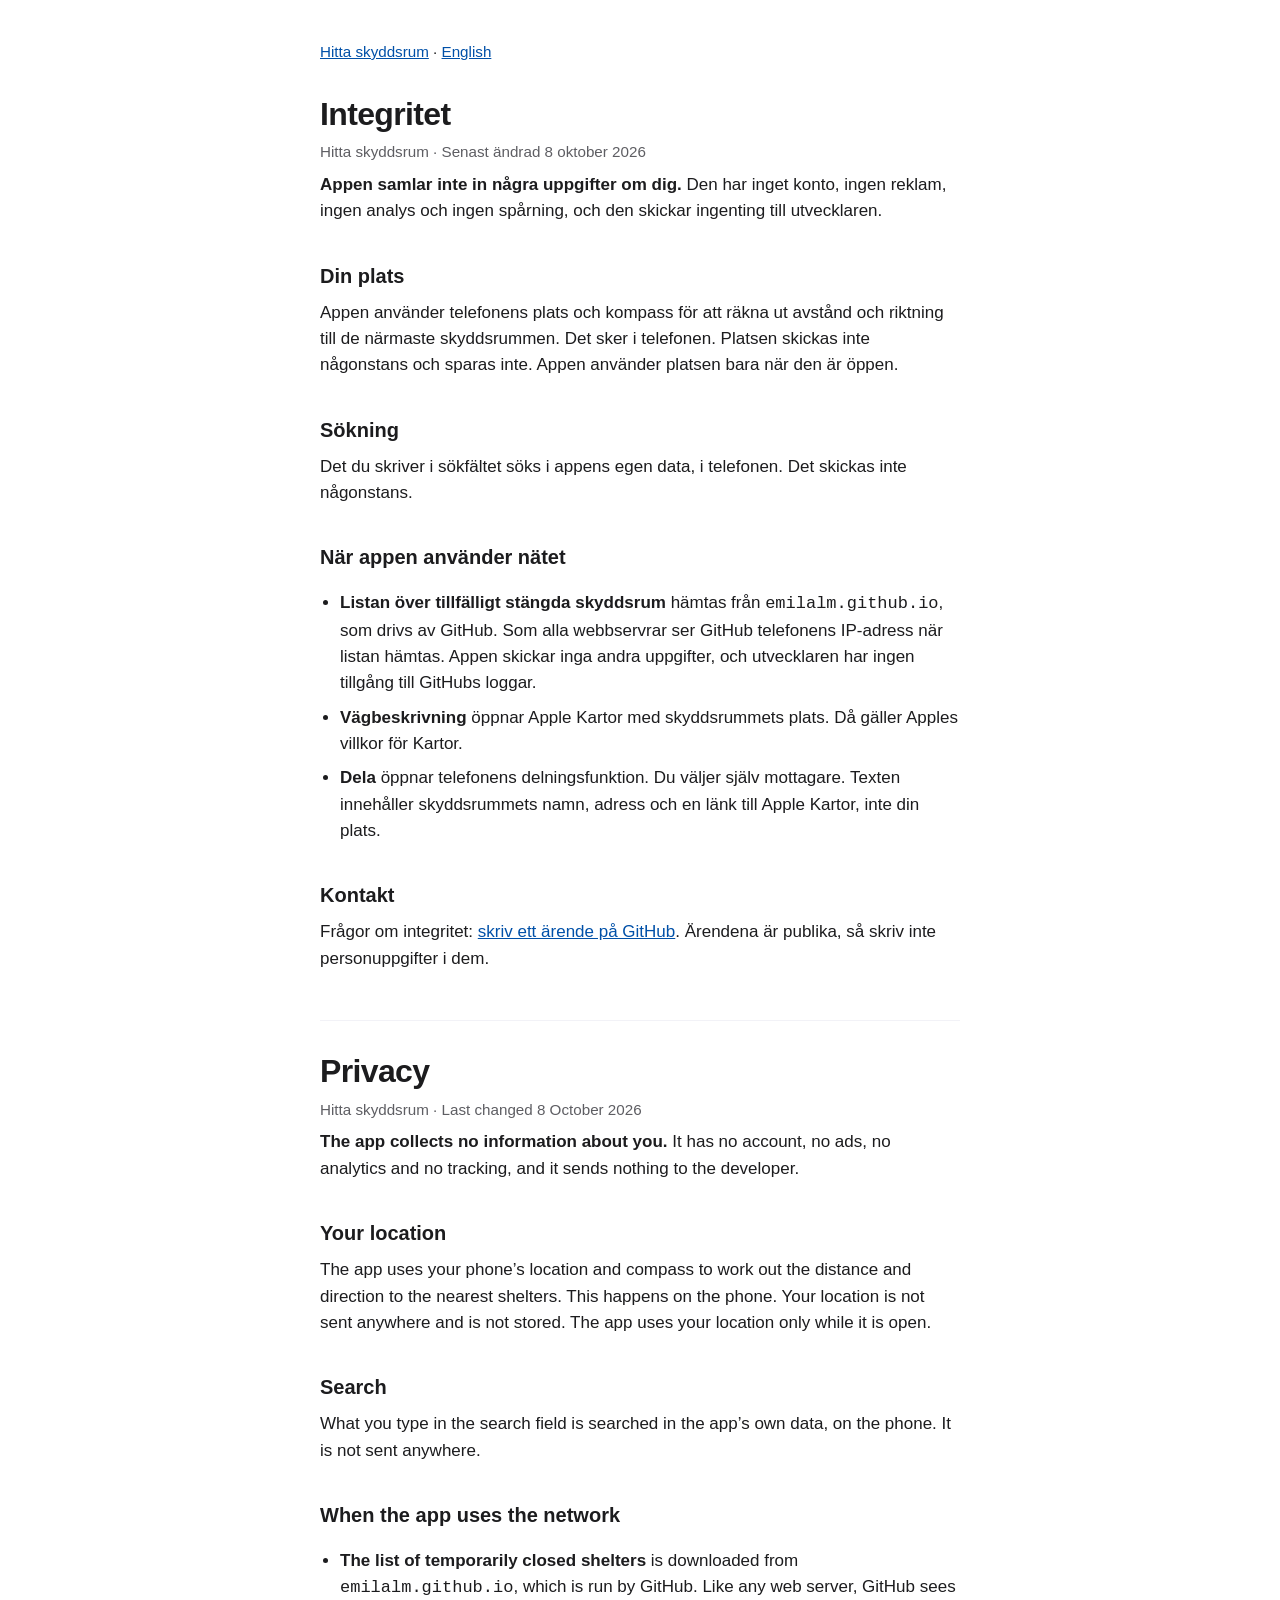
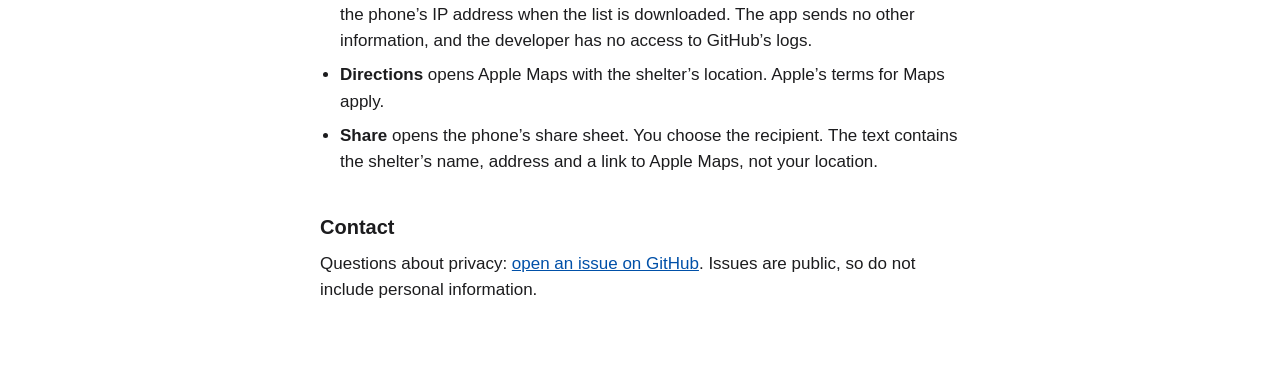
==== integritet/index.html @ 6f923fdc "Supportsida och integritetspolicy för appen, på svenska och engelska Co-Authored-By: Claude Opus 5.5" ====
<!doctype html>
<html lang="sv">
<head>
<meta charset="utf-8">
<meta name="viewport" content="width=device-width, initial-scale=1">
<title>Integritet – Hitta skyddsrum</title>
<meta name="description" content="Hitta skyddsrum samlar inte in några uppgifter. Din plats lämnar aldrig telefonen.">
<link rel="stylesheet" href="../stil.css">
</head>
<body>
<main>
<nav><a href="../">Hitta skyddsrum</a> · <a href="#english" lang="en">English</a></nav>

<section>
<h1>Integritet</h1>
<p class="muted">Hitta skyddsrum · Senast ändrad 8 oktober 2026</p>

<p><strong>Appen samlar inte in några uppgifter om dig.</strong> Den har inget konto, ingen reklam, ingen analys och ingen spårning, och den skickar ingenting till utvecklaren.</p>

<h2>Din plats</h2>
<p>Appen använder telefonens plats och kompass för att räkna ut avstånd och riktning till de närmaste skyddsrummen. Det sker i telefonen. Platsen skickas inte någonstans och sparas inte. Appen använder platsen bara när den är öppen.</p>

<h2>Sökning</h2>
<p>Det du skriver i sökfältet söks i appens egen data, i telefonen. Det skickas inte någonstans.</p>

<h2>När appen använder nätet</h2>
<ul>
<li><strong>Listan över tillfälligt stängda skyddsrum</strong> hämtas från <code>emilalm.github.io</code>, som drivs av GitHub. Som alla webbservrar ser GitHub telefonens IP-adress när listan hämtas. Appen skickar inga andra uppgifter, och utvecklaren har ingen tillgång till GitHubs loggar.</li>
<li><strong>Vägbeskrivning</strong> öppnar Apple Kartor med skyddsrummets plats. Då gäller Apples villkor för Kartor.</li>
<li><strong>Dela</strong> öppnar telefonens delningsfunktion. Du väljer själv mottagare. Texten innehåller skyddsrummets namn, adress och en länk till Apple Kartor, inte din plats.</li>
</ul>

<h2>Kontakt</h2>
<p>Frågor om integritet: <a href="https://github.com/EmilAlm/hitta-skyddsrum-data/issues/new">skriv ett ärende på GitHub</a>. Ärendena är publika, så skriv inte personuppgifter i dem.</p>
</section>

<section id="english" lang="en">
<h1>Privacy</h1>
<p class="muted">Hitta skyddsrum · Last changed 8 October 2026</p>

<p><strong>The app collects no information about you.</strong> It has no account, no ads, no analytics and no tracking, and it sends nothing to the developer.</p>

<h2>Your location</h2>
<p>The app uses your phone’s location and compass to work out the distance and direction to the nearest shelters. This happens on the phone. Your location is not sent anywhere and is not stored. The app uses your location only while it is open.</p>

<h2>Search</h2>
<p>What you type in the search field is searched in the app’s own data, on the phone. It is not sent anywhere.</p>

<h2>When the app uses the network</h2>
<ul>
<li><strong>The list of temporarily closed shelters</strong> is downloaded from <code>emilalm.github.io</code>, which is run by GitHub. Like any web server, GitHub sees the phone’s IP address when the list is downloaded. The app sends no other information, and the developer has no access to GitHub’s logs.</li>
<li><strong>Directions</strong> opens Apple Maps with the shelter’s location. Apple’s terms for Maps apply.</li>
<li><strong>Share</strong> opens the phone’s share sheet. You choose the recipient. The text contains the shelter’s name, address and a link to Apple Maps, not your location.</li>
</ul>

<h2>Contact</h2>
<p>Questions about privacy: <a href="https://github.com/EmilAlm/hitta-skyddsrum-data/issues/new">open an issue on GitHub</a>. Issues are public, so do not include personal information.</p>
</section>
</main>
</body>
</html>
---- stil.css ----
:root { color-scheme: light dark; --text: #1c1c1e; --muted: #5e5e63; --bg: #ffffff; --card: #f2f2f7; --link: #0050a8; }
@media (prefers-color-scheme: dark) { :root { --text: #f2f2f7; --muted: #aeaeb2; --bg: #000000; --card: #1c1c1e; --link: #6fb1ff; } }
* { box-sizing: border-box; }
body { margin: 0; background: var(--bg); color: var(--text); font: 17px/1.55 -apple-system, BlinkMacSystemFont, "Segoe UI", Roboto, Helvetica, Arial, sans-serif; }
main { max-width: 42rem; margin: 0 auto; padding: 2.5rem 1rem 4rem; }
h1 { font-size: 2rem; line-height: 1.15; letter-spacing: -0.02em; margin: 0 0 0.25rem; }
h2 { font-size: 1.25rem; margin: 2.25rem 0 0.5rem; }
p, li { margin: 0.5rem 0; }
ul { padding-left: 1.25rem; }
a { color: var(--link); }
.muted { color: var(--muted); font-size: 0.95rem; }
section + section { margin-top: 3rem; padding-top: 2rem; border-top: 1px solid var(--card); }
nav { margin-bottom: 2rem; font-size: 0.95rem; }
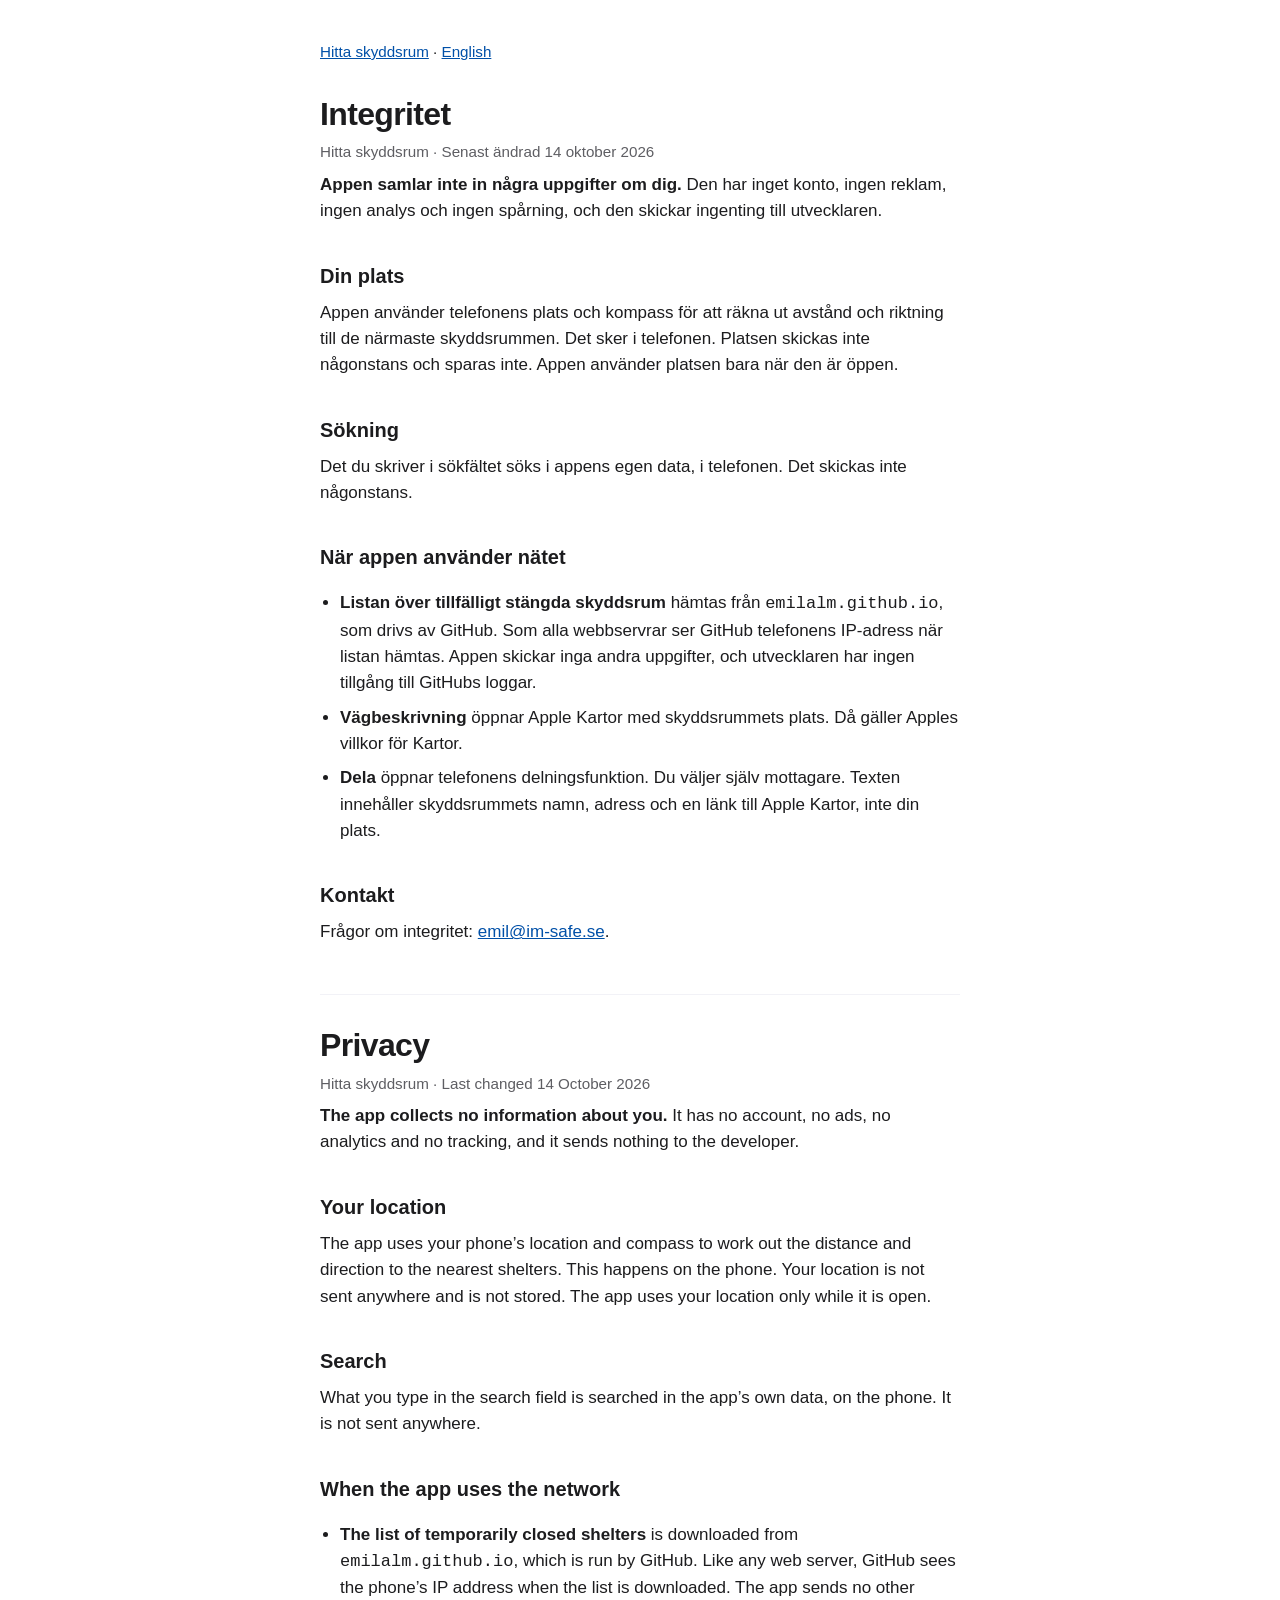
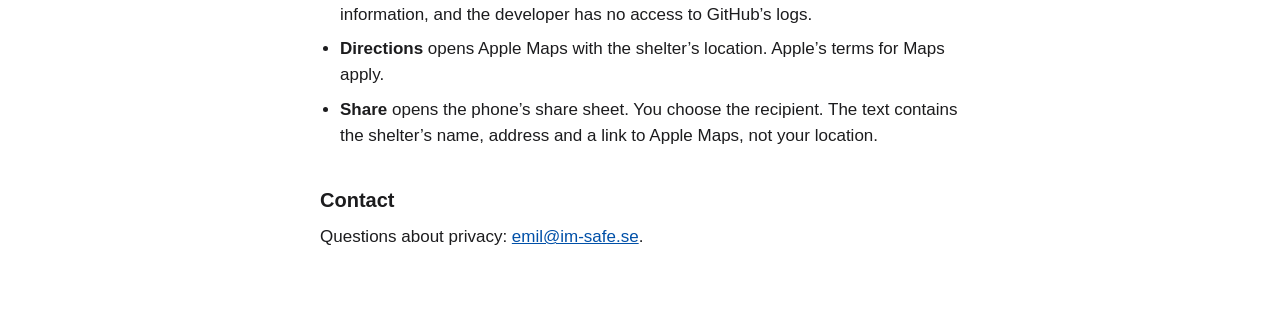
==== commit 3fb77f32: "Kontakt: emil@im-safe.se i stället för GitHub-ärenden Supportsidan och integritetspolicyn, på svensk" ====
--- a/integritet/index.html
+++ b/integritet/index.html
@@ -13,7 +13,7 @@
 
 <section>
 <h1>Integritet</h1>
-<p class="muted">Hitta skyddsrum · Senast ändrad 8 oktober 2026</p>
+<p class="muted">Hitta skyddsrum · Senast ändrad 14 oktober 2026</p>
 
 <p><strong>Appen samlar inte in några uppgifter om dig.</strong> Den har inget konto, ingen reklam, ingen analys och ingen spårning, och den skickar ingenting till utvecklaren.</p>
 
@@ -31,12 +31,12 @@
 </ul>
 
 <h2>Kontakt</h2>
-<p>Frågor om integritet: <a href="https://github.com/EmilAlm/hitta-skyddsrum-data/issues/new">skriv ett ärende på GitHub</a>. Ärendena är publika, så skriv inte personuppgifter i dem.</p>
+<p>Frågor om integritet: <a href="mailto:emil@im-safe.se">emil@im-safe.se</a>.</p>
 </section>
 
 <section id="english" lang="en">
 <h1>Privacy</h1>
-<p class="muted">Hitta skyddsrum · Last changed 8 October 2026</p>
+<p class="muted">Hitta skyddsrum · Last changed 14 October 2026</p>
 
 <p><strong>The app collects no information about you.</strong> It has no account, no ads, no analytics and no tracking, and it sends nothing to the developer.</p>
 
@@ -54,7 +54,7 @@
 </ul>
 
 <h2>Contact</h2>
-<p>Questions about privacy: <a href="https://github.com/EmilAlm/hitta-skyddsrum-data/issues/new">open an issue on GitHub</a>. Issues are public, so do not include personal information.</p>
+<p>Questions about privacy: <a href="mailto:emil@im-safe.se">emil@im-safe.se</a>.</p>
 </section>
 </main>
 </body>
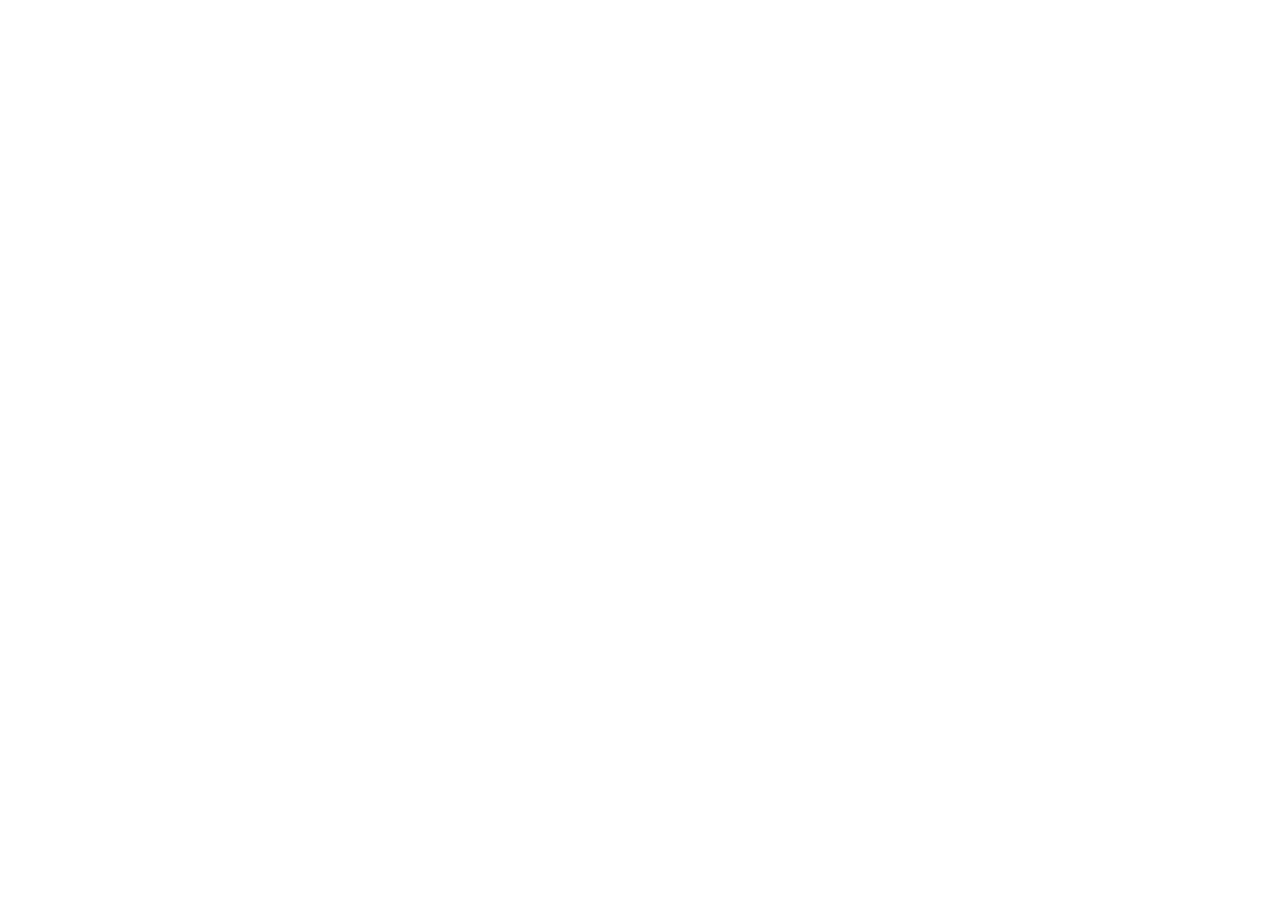
==== commit e9c2ae2e: "Support och integritet har flyttat till emilalm.app/skyddsrum Sidorna här skickar vidare dit. begran" ====
--- a/integritet/index.html
+++ b/integritet/index.html
@@ -3,59 +3,13 @@
 <head>
 <meta charset="utf-8">
 <meta name="viewport" content="width=device-width, initial-scale=1">
-<title>Integritet – Hitta skyddsrum</title>
-<meta name="description" content="Hitta skyddsrum samlar inte in några uppgifter. Din plats lämnar aldrig telefonen.">
-<link rel="stylesheet" href="../stil.css">
+<title>I’m Safe: Skyddsrum – integritet</title>
+<meta name="robots" content="noindex">
+<link rel="canonical" href="https://emilalm.app/skyddsrum/privacy">
+<meta http-equiv="refresh" content="0; url=https://emilalm.app/skyddsrum/privacy">
 </head>
 <body>
-<main>
-<nav><a href="../">Hitta skyddsrum</a> · <a href="#english" lang="en">English</a></nav>
-
-<section>
-<h1>Integritet</h1>
-<p class="muted">Hitta skyddsrum · Senast ändrad 14 oktober 2026</p>
-
-<p><strong>Appen samlar inte in några uppgifter om dig.</strong> Den har inget konto, ingen reklam, ingen analys och ingen spårning, och den skickar ingenting till utvecklaren.</p>
-
-<h2>Din plats</h2>
-<p>Appen använder telefonens plats och kompass för att räkna ut avstånd och riktning till de närmaste skyddsrummen. Det sker i telefonen. Platsen skickas inte någonstans och sparas inte. Appen använder platsen bara när den är öppen.</p>
-
-<h2>Sökning</h2>
-<p>Det du skriver i sökfältet söks i appens egen data, i telefonen. Det skickas inte någonstans.</p>
-
-<h2>När appen använder nätet</h2>
-<ul>
-<li><strong>Listan över tillfälligt stängda skyddsrum</strong> hämtas från <code>emilalm.github.io</code>, som drivs av GitHub. Som alla webbservrar ser GitHub telefonens IP-adress när listan hämtas. Appen skickar inga andra uppgifter, och utvecklaren har ingen tillgång till GitHubs loggar.</li>
-<li><strong>Vägbeskrivning</strong> öppnar Apple Kartor med skyddsrummets plats. Då gäller Apples villkor för Kartor.</li>
-<li><strong>Dela</strong> öppnar telefonens delningsfunktion. Du väljer själv mottagare. Texten innehåller skyddsrummets namn, adress och en länk till Apple Kartor, inte din plats.</li>
-</ul>
-
-<h2>Kontakt</h2>
-<p>Frågor om integritet: <a href="mailto:emil@im-safe.se">emil@im-safe.se</a>.</p>
-</section>
-
-<section id="english" lang="en">
-<h1>Privacy</h1>
-<p class="muted">Hitta skyddsrum · Last changed 14 October 2026</p>
-
-<p><strong>The app collects no information about you.</strong> It has no account, no ads, no analytics and no tracking, and it sends nothing to the developer.</p>
-
-<h2>Your location</h2>
-<p>The app uses your phone’s location and compass to work out the distance and direction to the nearest shelters. This happens on the phone. Your location is not sent anywhere and is not stored. The app uses your location only while it is open.</p>
-
-<h2>Search</h2>
-<p>What you type in the search field is searched in the app’s own data, on the phone. It is not sent anywhere.</p>
-
-<h2>When the app uses the network</h2>
-<ul>
-<li><strong>The list of temporarily closed shelters</strong> is downloaded from <code>emilalm.github.io</code>, which is run by GitHub. Like any web server, GitHub sees the phone’s IP address when the list is downloaded. The app sends no other information, and the developer has no access to GitHub’s logs.</li>
-<li><strong>Directions</strong> opens Apple Maps with the shelter’s location. Apple’s terms for Maps apply.</li>
-<li><strong>Share</strong> opens the phone’s share sheet. You choose the recipient. The text contains the shelter’s name, address and a link to Apple Maps, not your location.</li>
-</ul>
-
-<h2>Contact</h2>
-<p>Questions about privacy: <a href="mailto:emil@im-safe.se">emil@im-safe.se</a>.</p>
-</section>
-</main>
+<p>Sidan har flyttat till <a href="https://emilalm.app/skyddsrum/privacy">emilalm.app/skyddsrum/privacy</a>.</p>
+<p lang="en">This page has moved to <a href="https://emilalm.app/skyddsrum/privacy">emilalm.app/skyddsrum/privacy</a>.</p>
 </body>
 </html>
